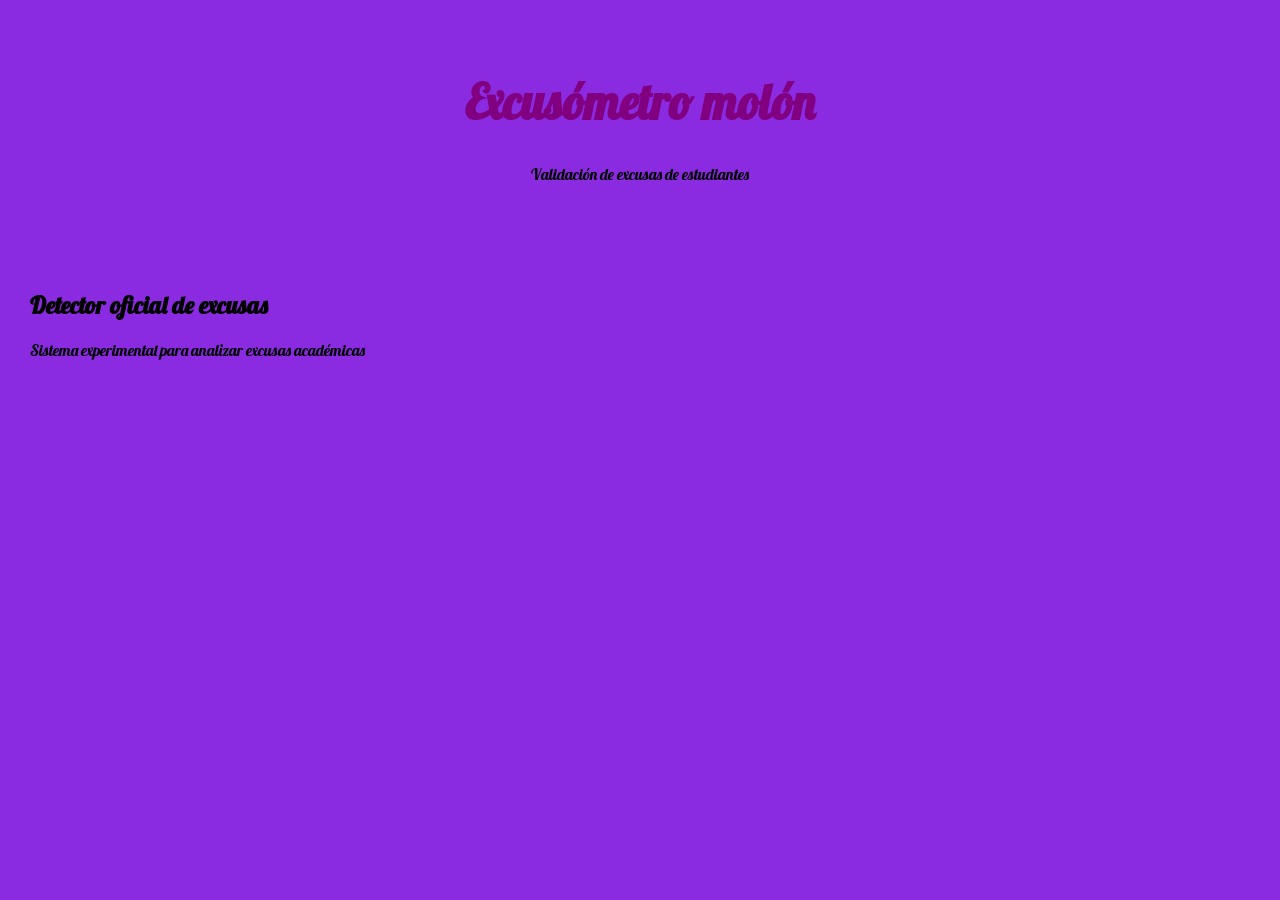
==== index.html @ d5a40a3f "inicio excusometro" ====
<!DOCTYPE html>
<html lang="en">
<head>
    <meta charset="UTF-8">
    <meta name="viewport" content="width=device-width, initial-scale=1.0">
    <link rel="stylesheet" href="estiloz.css">

<link rel="shortcut icon" href="https://www.istockphoto.com/resources/images/PhotoFTLP/P1-regional-iStock-1985150440.jpg" type="image/x-icon">



    <title>Excusómetro</title>
</head>

<body>

  <header>
<h1>Excusómetro molón</h1>
<p>Validación de excusas de estudiantes</p>
  </header>
  <main>
<h2>Detector oficial de excusas</h2>
<p>Sistema experimental para analizar excusas académicas</p>
  </main>

</body>

</html>
---- estiloz.css ----
@import url('https://fonts.googleapis.com/css2?family=Lobster&display=swap');

body {
    font-family: "Lobster", sans-serif;
    margin: 0;
    background-color: blueviolet;
}

header {
    padding: 40px;
    text-align: center;
}

h1 {
    color: purple;
    font-size: 3em;
}

main {
    padding: 30px;
}
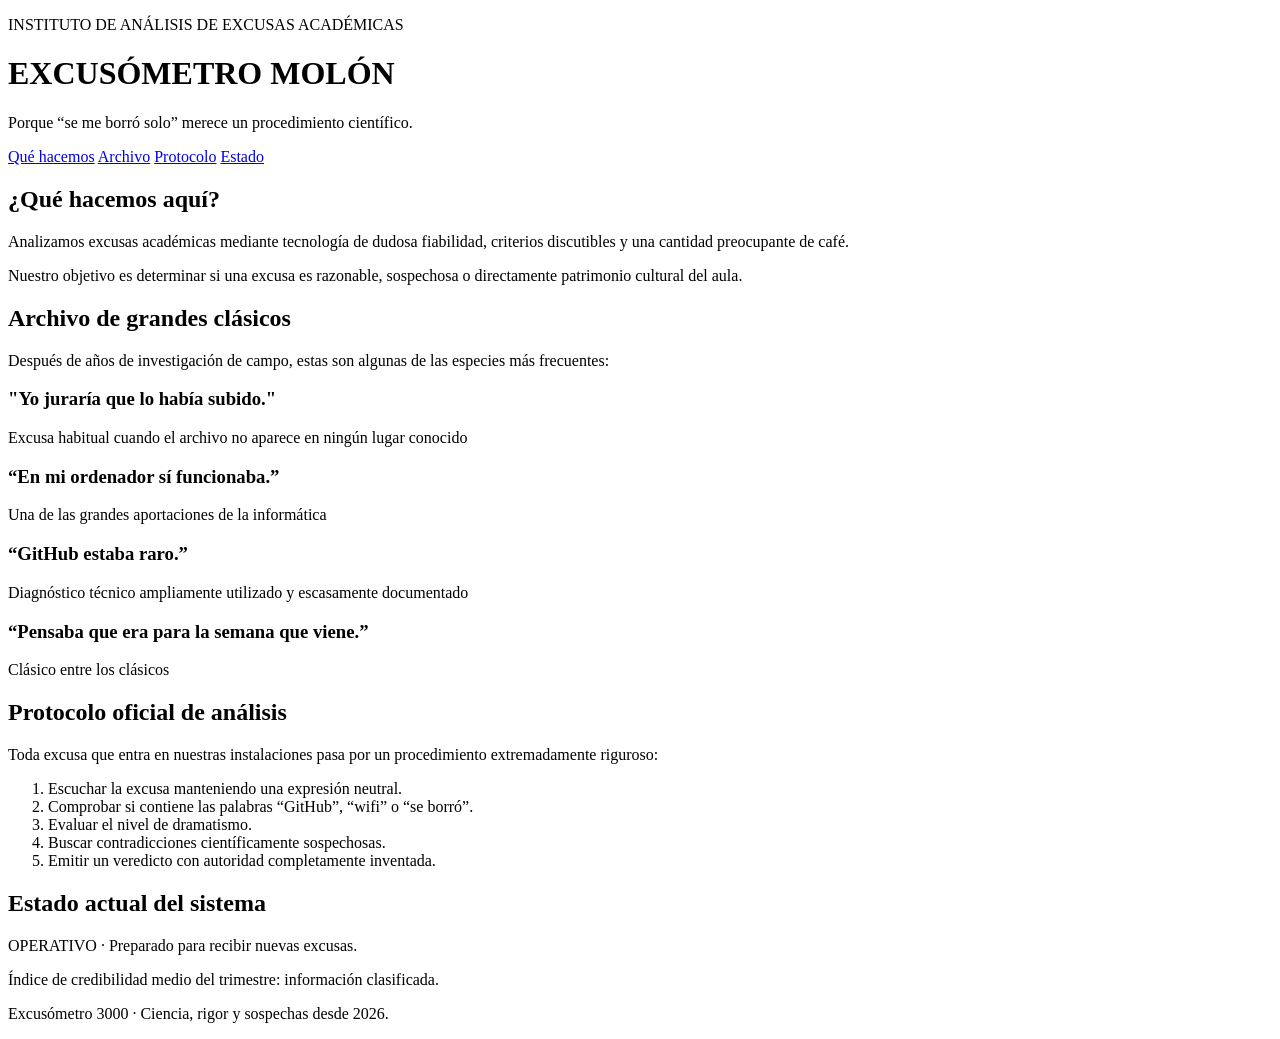
==== commit b73d2884: "commit1" ====
--- a/index.html
+++ b/index.html
@@ -1,27 +1,115 @@
 <!DOCTYPE html>
-<html lang="en">
+<html lang="es">
+
 <head>
     <meta charset="UTF-8">
     <meta name="viewport" content="width=device-width, initial-scale=1.0">
-    <link rel="stylesheet" href="estiloz.css">
-
-<link rel="shortcut icon" href="https://www.istockphoto.com/resources/images/PhotoFTLP/P1-regional-iStock-1985150440.jpg" type="image/x-icon">
-
-
-
+    <meta name="description" content="Sistema experimental para analizar excusas académicas de dudosa credibilidad">
+    <meta name="keywords" content="excusas, estudiantes, detector, excusómetro">
     <title>Excusómetro</title>
+    <link rel="stylesheet" href="estilos.css">
+    <link rel="shortcut icon" href="C:\Users\Maia\Desktop\HTML & CSS\MaiaLaws_Excusometro\img\jellyfish-svgrepo-com.svg" type="image/x-icon">
 </head>
 
 <body>
 
-  <header>
-<h1>Excusómetro molón</h1>
-<p>Validación de excusas de estudiantes</p>
-  </header>
-  <main>
-<h2>Detector oficial de excusas</h2>
-<p>Sistema experimental para analizar excusas académicas</p>
-  </main>
+    <header>
+        <p>INSTITUTO DE ANÁLISIS DE EXCUSAS ACADÉMICAS</p>
+        <h1>EXCUSÓMETRO MOLÓN</h1>
+        <p>Porque “se me borró solo” merece un procedimiento científico.</p>
+    </header>
+
+    <nav>
+        <a href="#que-hacemos">Qué hacemos</a>
+        <a href="#archivo">Archivo</a>
+        <a href="#protocolo">Protocolo</a>
+        <a href="#estado">Estado</a>
+    </nav>
+
+    <main>
+
+        <section>
+            <h2 id="que-hacemos">¿Qué hacemos aquí?</h2>
+
+            <p>
+                Analizamos excusas académicas mediante tecnología de dudosa fiabilidad,
+                criterios discutibles y una cantidad preocupante de café.
+            </p>
+
+            <p>
+                Nuestro objetivo es determinar si una excusa es razonable, sospechosa
+                o directamente patrimonio cultural del aula.
+            </p>
+        </section>
+
+        <section>
+            <h2 id="archivo">Archivo de grandes clásicos</h2>
+
+            <p>
+                Después de años de investigación de campo, estas son algunas de las
+                especies más frecuentes:
+            </p>
+
+            <article class="excusa">
+                <h3>"Yo juraría que lo había subido."</h3>
+                <p>Excusa habitual cuando el archivo no aparece en ningún lugar conocido</p>
+            </article>
+            <article class="excusa">
+                <h3>“En mi ordenador sí funcionaba.”</h3>
+                <p>Una de las grandes aportaciones de la informática</p>
+            </article>
+             <article class="excusa">
+                <h3>“GitHub estaba raro.”</h3>
+                <p>Diagnóstico técnico ampliamente utilizado y escasamente documentado</p>
+            </article>
+             <article class="excusa">
+                <h3>“Pensaba que era para la semana que viene.”</h3>
+                <p>Clásico entre los clásicos</p>
+            </article>
+
+            <!-- <ul>
+                <li>“Yo juraría que lo había subido.”</li>
+                <li>“En mi ordenador sí funcionaba.”</li>
+                <li>“GitHub estaba raro.”</li>
+                <li>“Pensaba que era para la semana que viene.”</li>
+                <li>“Lo tenía hecho, pero no encuentro el archivo.”</li>
+            </ul> -->
+        </section>
+
+        <section id="protocolo">
+            <h2>Protocolo oficial de análisis</h2>
+
+            <p>
+                Toda excusa que entra en nuestras instalaciones pasa por un
+                procedimiento extremadamente riguroso:
+            </p>
+
+            <ol>
+                <li>Escuchar la excusa manteniendo una expresión neutral.</li>
+                <li>Comprobar si contiene las palabras “GitHub”, “wifi” o “se borró”.</li>
+                <li>Evaluar el nivel de dramatismo.</li>
+                <li>Buscar contradicciones científicamente sospechosas.</li>
+                <li>Emitir un veredicto con autoridad completamente inventada.</li>
+            </ol>
+        </section>
+
+        <section id="estado">
+            <h2>Estado actual del sistema</h2>
+
+            <p>
+                OPERATIVO · Preparado para recibir nuevas excusas.
+            </p>
+
+            <p>
+                Índice de credibilidad medio del trimestre: información clasificada.
+            </p>
+        </section>
+
+    </main>
+
+    <footer>
+        <p>Excusómetro 3000 · Ciencia, rigor y sospechas desde 2026.</p>
+    </footer>
 
 </body>
 
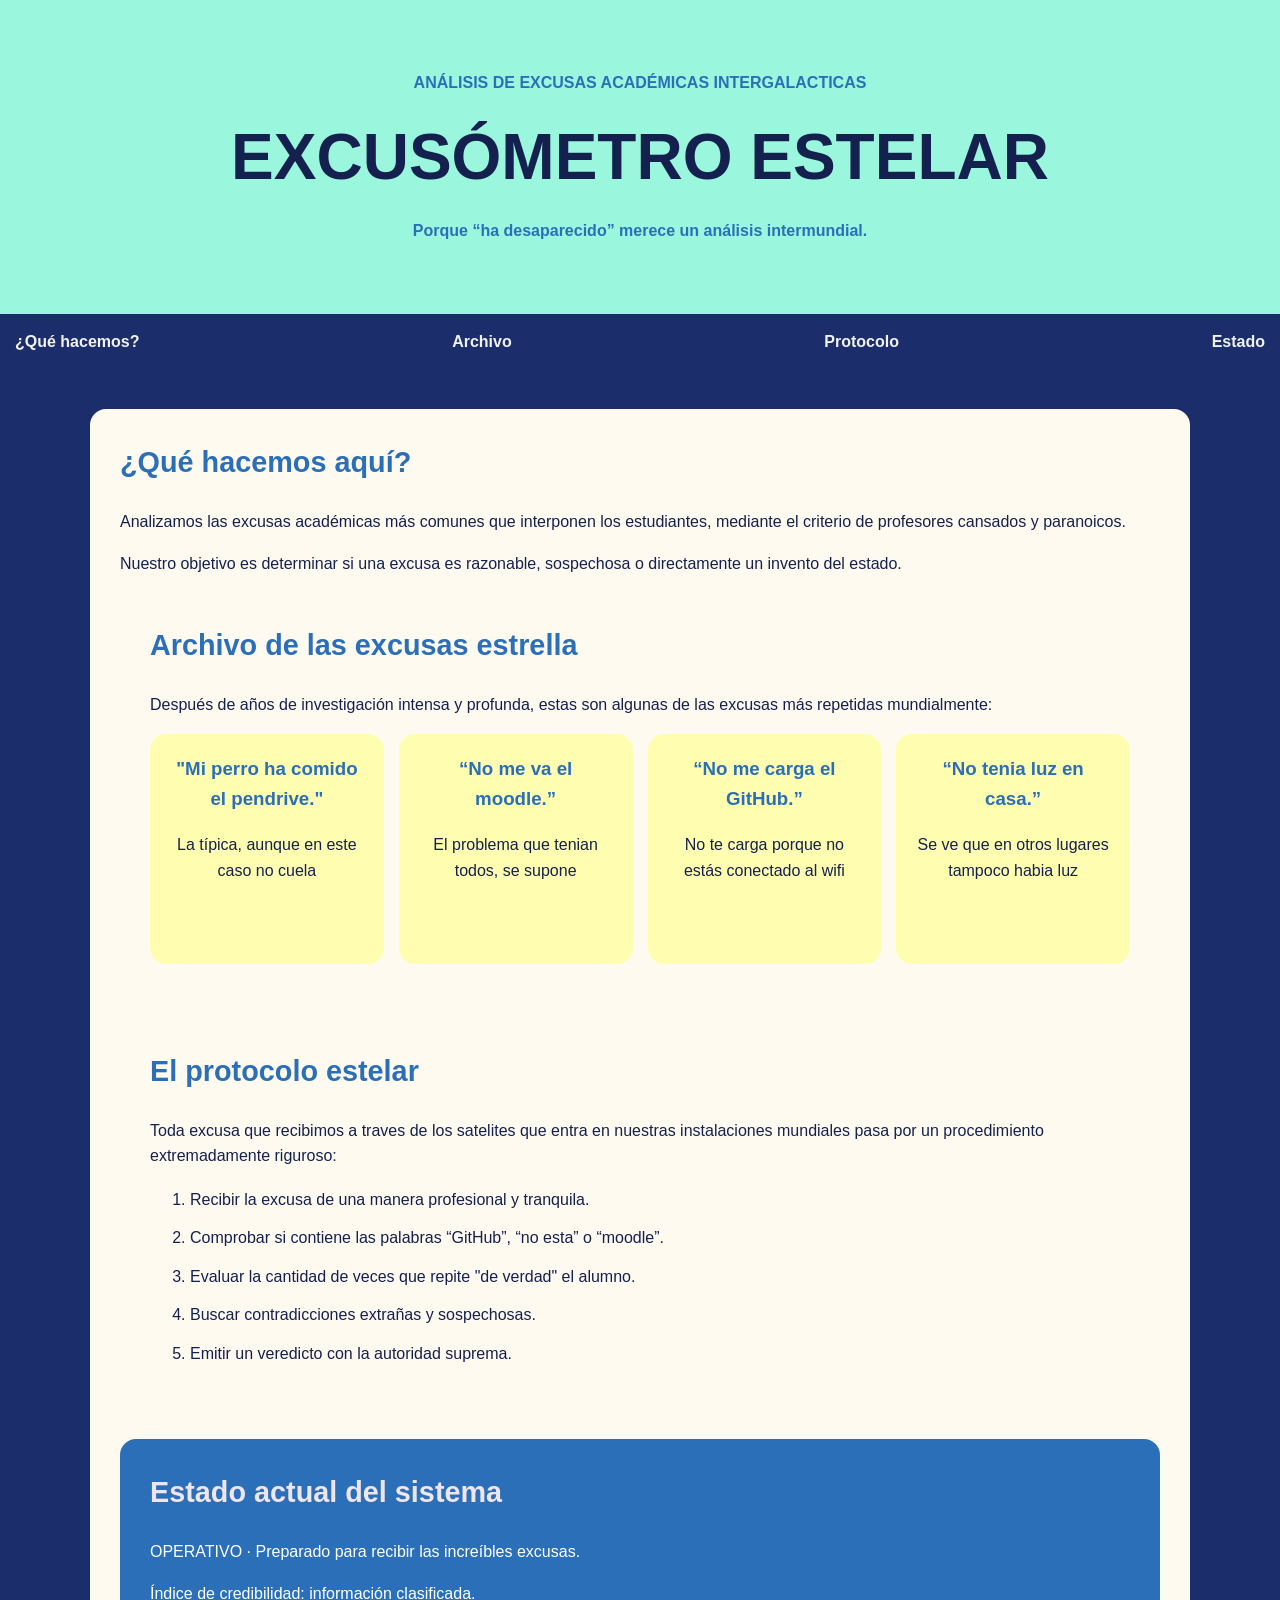
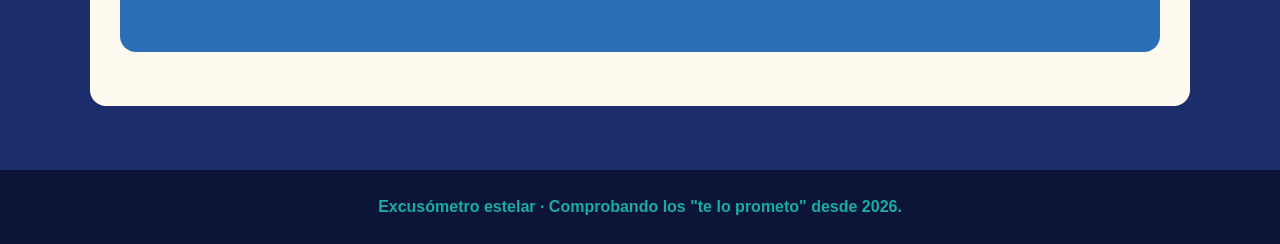
==== commit 4af9cac2: "Entrega 1" ====
--- a/index.html
+++ b/index.html
@@ -6,21 +6,21 @@
     <meta name="viewport" content="width=device-width, initial-scale=1.0">
     <meta name="description" content="Sistema experimental para analizar excusas académicas de dudosa credibilidad">
     <meta name="keywords" content="excusas, estudiantes, detector, excusómetro">
-    <title>Excusómetro</title>
-    <link rel="stylesheet" href="estilos.css">
-    <link rel="shortcut icon" href="C:\Users\Maia\Desktop\HTML & CSS\MaiaLaws_Excusometro\img\jellyfish-svgrepo-com.svg" type="image/x-icon">
+    <title>Excusómetro estelar</title>
+    <link rel="stylesheet" href="estiloz.css">
+    <link rel="shortcut icon" href="img/robot-solid-full.svg" type="image/x-icon">
 </head>
 
 <body>
 
     <header>
-        <p>INSTITUTO DE ANÁLISIS DE EXCUSAS ACADÉMICAS</p>
-        <h1>EXCUSÓMETRO MOLÓN</h1>
-        <p>Porque “se me borró solo” merece un procedimiento científico.</p>
+        <p>ANÁLISIS DE EXCUSAS ACADÉMICAS INTERGALACTICAS</p>
+        <h1>EXCUSÓMETRO ESTELAR</h1>
+        <p>Porque “ha desaparecido” merece un análisis intermundial.</p>
     </header>
 
     <nav>
-        <a href="#que-hacemos">Qué hacemos</a>
+        <a href="#que-hacemos">¿Qué hacemos?</a>
         <a href="#archivo">Archivo</a>
         <a href="#protocolo">Protocolo</a>
         <a href="#estado">Estado</a>
@@ -32,40 +32,40 @@
             <h2 id="que-hacemos">¿Qué hacemos aquí?</h2>
 
             <p>
-                Analizamos excusas académicas mediante tecnología de dudosa fiabilidad,
-                criterios discutibles y una cantidad preocupante de café.
+                Analizamos las excusas académicas más comunes que interponen los estudiantes,
+                mediante el criterio de profesores cansados y paranoicos.
             </p>
 
             <p>
                 Nuestro objetivo es determinar si una excusa es razonable, sospechosa
-                o directamente patrimonio cultural del aula.
+                o directamente un invento del estado.
             </p>
-        </section>
+  <section>
+    <h2 id="archivo">Archivo de las excusas estrella</h2>
 
-        <section>
-            <h2 id="archivo">Archivo de grandes clásicos</h2>
+    <p>
+        Después de años de investigación intensa y profunda, estas son algunas de las
+        excusas más repetidas mundialmente:
+    </p>
 
-            <p>
-                Después de años de investigación de campo, estas son algunas de las
-                especies más frecuentes:
-            </p>
-
-            <article class="excusa">
-                <h3>"Yo juraría que lo había subido."</h3>
-                <p>Excusa habitual cuando el archivo no aparece en ningún lugar conocido</p>
-            </article>
-            <article class="excusa">
-                <h3>“En mi ordenador sí funcionaba.”</h3>
-                <p>Una de las grandes aportaciones de la informática</p>
-            </article>
-             <article class="excusa">
-                <h3>“GitHub estaba raro.”</h3>
-                <p>Diagnóstico técnico ampliamente utilizado y escasamente documentado</p>
-            </article>
-             <article class="excusa">
-                <h3>“Pensaba que era para la semana que viene.”</h3>
-                <p>Clásico entre los clásicos</p>
-            </article>
+    <div class="clasicos">
+        <article class="excusa">
+            <h3>"Mi perro ha comido el pendrive."</h3>
+            <p>La típica, aunque en este caso no cuela</p>
+        </article>
+        <article class="excusa">
+            <h3>“No me va el moodle.”</h3>
+            <p>El problema que tenian todos, se supone</p>
+        </article>
+        <article class="excusa">
+            <h3>“No me carga el GitHub.”</h3>
+            <p>No te carga porque no estás conectado al wifi</p>
+        </article>
+        <article class="excusa">
+            <h3>“No tenia luz en casa.”</h3>
+            <p>Se ve que en otros lugares tampoco habia luz</p>
+        </article>
+    </div>
 
             <!-- <ul>
                 <li>“Yo juraría que lo había subido.”</li>
@@ -77,19 +77,19 @@
         </section>
 
         <section id="protocolo">
-            <h2>Protocolo oficial de análisis</h2>
+            <h2>El protocolo estelar</h2>
 
             <p>
-                Toda excusa que entra en nuestras instalaciones pasa por un
-                procedimiento extremadamente riguroso:
+                Toda excusa que recibimos a traves de los satelites que entra en nuestras
+                instalaciones mundiales pasa por un procedimiento extremadamente riguroso:
             </p>
 
             <ol>
-                <li>Escuchar la excusa manteniendo una expresión neutral.</li>
-                <li>Comprobar si contiene las palabras “GitHub”, “wifi” o “se borró”.</li>
-                <li>Evaluar el nivel de dramatismo.</li>
-                <li>Buscar contradicciones científicamente sospechosas.</li>
-                <li>Emitir un veredicto con autoridad completamente inventada.</li>
+                <li>Recibir la excusa de una manera profesional y tranquila.</li>
+                <li>Comprobar si contiene las palabras “GitHub”, “no esta” o “moodle”.</li>
+                <li>Evaluar la cantidad de veces que repite "de verdad" el alumno.</li>
+                <li>Buscar contradicciones extrañas y sospechosas.</li>
+                <li>Emitir un veredicto con la autoridad suprema.</li>
             </ol>
         </section>
 
@@ -97,18 +97,18 @@
             <h2>Estado actual del sistema</h2>
 
             <p>
-                OPERATIVO · Preparado para recibir nuevas excusas.
+                OPERATIVO · Preparado para recibir las increíbles excusas.
             </p>
 
             <p>
-                Índice de credibilidad medio del trimestre: información clasificada.
+                Índice de credibilidad: información clasificada.
             </p>
         </section>
 
     </main>
 
     <footer>
-        <p>Excusómetro 3000 · Ciencia, rigor y sospechas desde 2026.</p>
+        <p>Excusómetro estelar · Comprobando los "te lo prometo" desde 2026.</p>
     </footer>
 
 </body>
--- a/estiloz.css
+++ b/estiloz.css
@@ -0,0 +1,132 @@
+body {
+    font-family: Helvetica;
+    margin: 0;
+    background-color: #1b2d6b;
+    color: #fcfcfe;
+    font-size: 16px;
+    line-height: 1.6;
+}
+
+header {
+    background-color: #9af6dc;
+    color: #8d8f06;
+    text-align: center;
+    padding: 60px 30px;
+}
+
+header p {
+    color: #2a6fb8;
+    font-size: 1rem;
+    font-weight: 700;
+    margin: 10px 0;
+}
+
+h1 {
+    color: #14214f;
+    font-size: 4rem;
+    font-weight: 700;
+    margin: 10px 0;
+}
+
+nav {
+    text-align: center;
+    padding: 15px;
+    display: flex;
+    justify-content: space-between;
+    gap: 20px;
+}
+
+nav a {
+    color: #f0f1f1;
+    font-weight: 700;
+    text-decoration: none;
+}
+
+nav a:hover {
+    color: #2a6fb8;
+}
+
+nav .menu {
+    width: 20%;
+    padding: 1em;
+    border-radius: 1em;
+    background-color: #cbf1f5;
+}
+
+main {
+    max-width: 1100px;
+    margin: auto;
+    padding: 40px 30px;
+}
+
+section {
+    background-color: #fffaf0;
+    color: #14214f;
+    margin-bottom: 24px;
+    padding: 30px;
+    border-radius: 1em;
+}
+
+h2 {
+    color: #2a6fb8;
+    font-size: 1.8rem;
+    font-weight: 700;
+    margin-top: 0;
+}
+
+p {
+    margin-bottom: 16px;
+}
+
+ul {
+    line-height: 1.9;
+}
+
+ol {
+    line-height: 1.9;
+}
+
+li {
+    margin-bottom: 8px;
+}
+
+.clasicos {
+    display: grid;
+    grid-template-columns: 1fr 1fr 1fr 1fr;
+    gap: 15px;
+}
+
+.excusa {
+    background-color: #fffeb0;
+    padding: 20px;
+    box-sizing: border-box;
+    border-radius: 1em;
+    height: 230px;
+    text-align: center;
+}
+
+.excusa h3 {
+    color: #2a6fb8;
+    margin-top: 0;
+}
+
+#estado {
+    background-color: #2a6fb8;
+    color: #ffffff;
+}
+
+#estado h2 {
+    color: #eee5ee;
+}
+
+footer {
+    background-color: #0c1538;
+    color: #18aca5;
+    text-align: center;
+    padding: 24px;
+}
+
+footer p {
+    font-weight: 700;
+    margin: 0;
+}
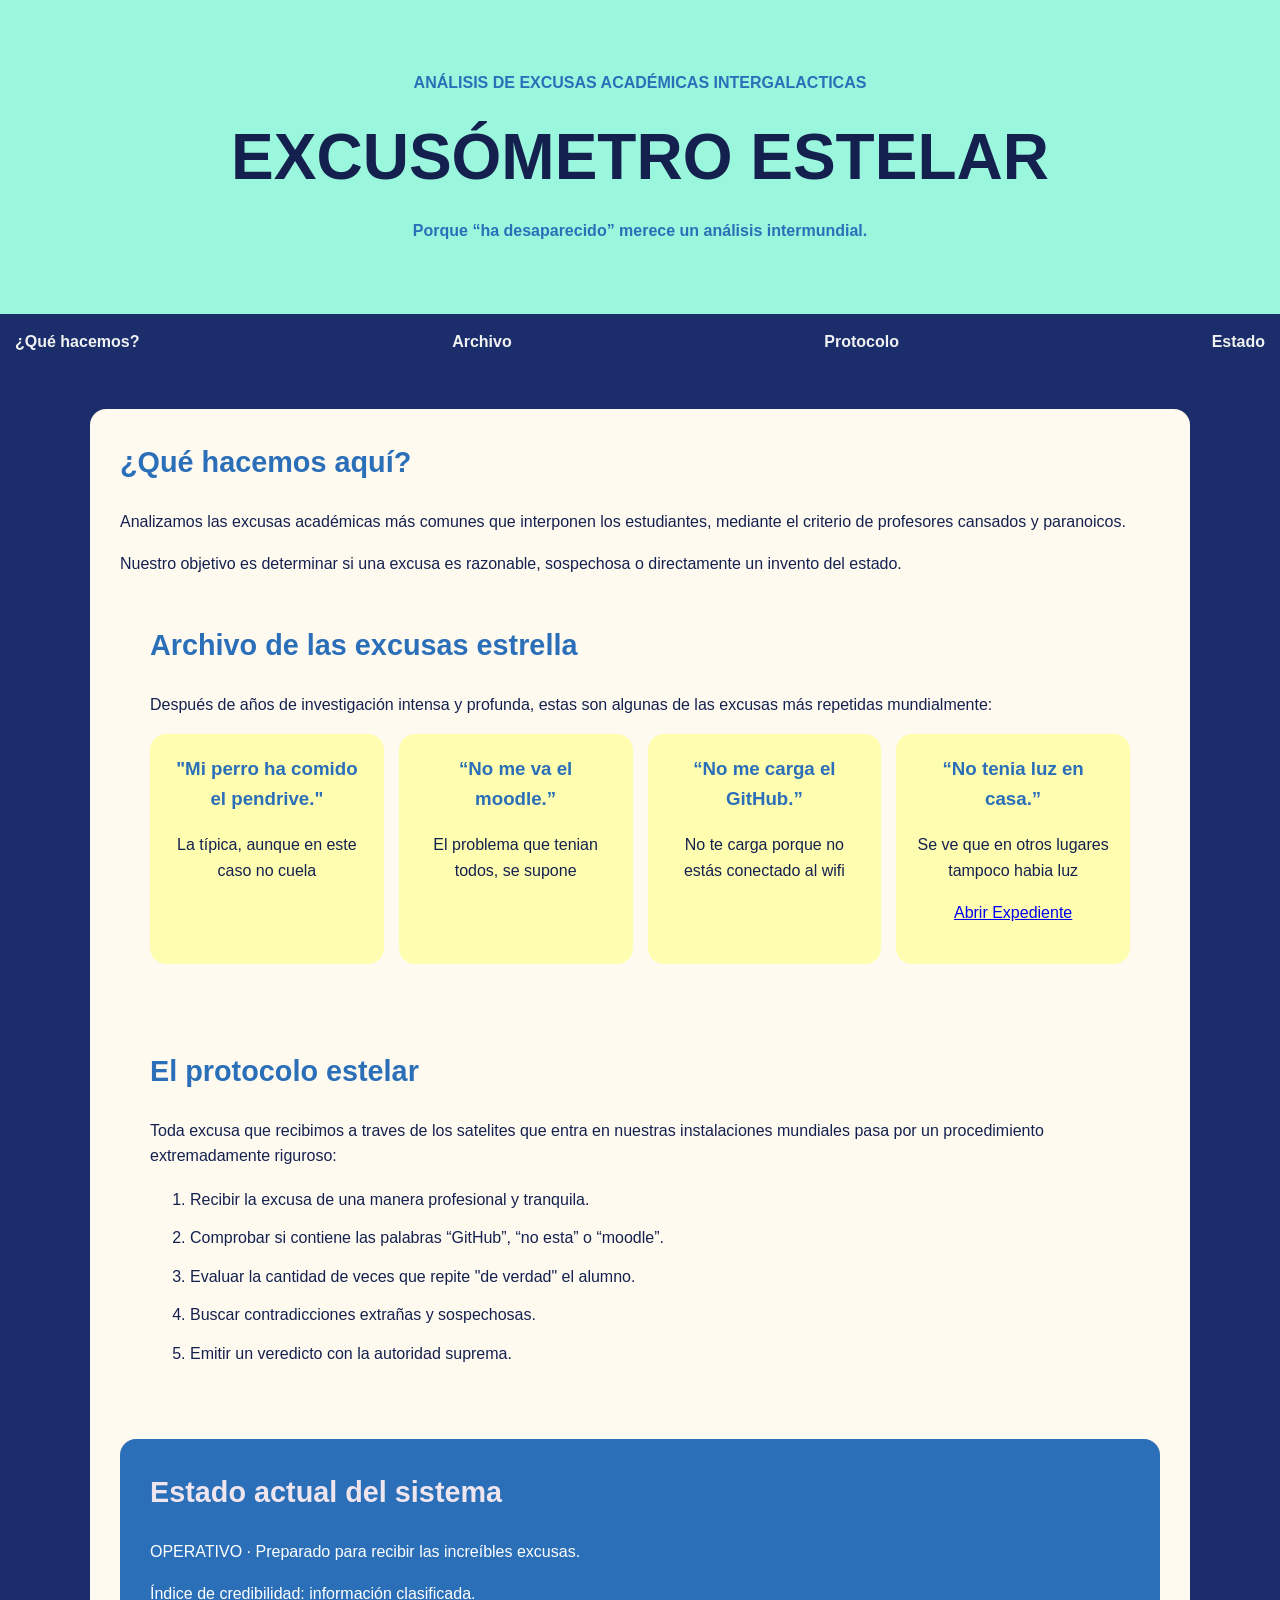
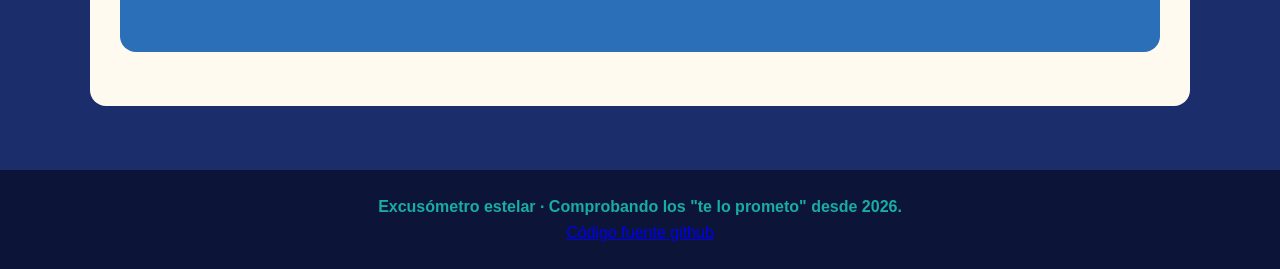
==== commit bd1835d8: "enlaces externos" ====
--- a/index.html
+++ b/index.html
@@ -64,6 +64,7 @@
         <article class="excusa">
             <h3>“No tenia luz en casa.”</h3>
             <p>Se ve que en otros lugares tampoco habia luz</p>
+            <a href="paginas/expediente.html" target="_blank">Abrir Expediente</a>
         </article>
     </div>
 
@@ -109,6 +110,7 @@
 
     <footer>
         <p>Excusómetro estelar · Comprobando los "te lo prometo" desde 2026.</p>
+        <a href="https://github.com/Maia-Abi/MaiaLaws_Excusometro/tree/desarollo" target="_blank">Código fuente github</a>
     </footer>
 
 </body>
